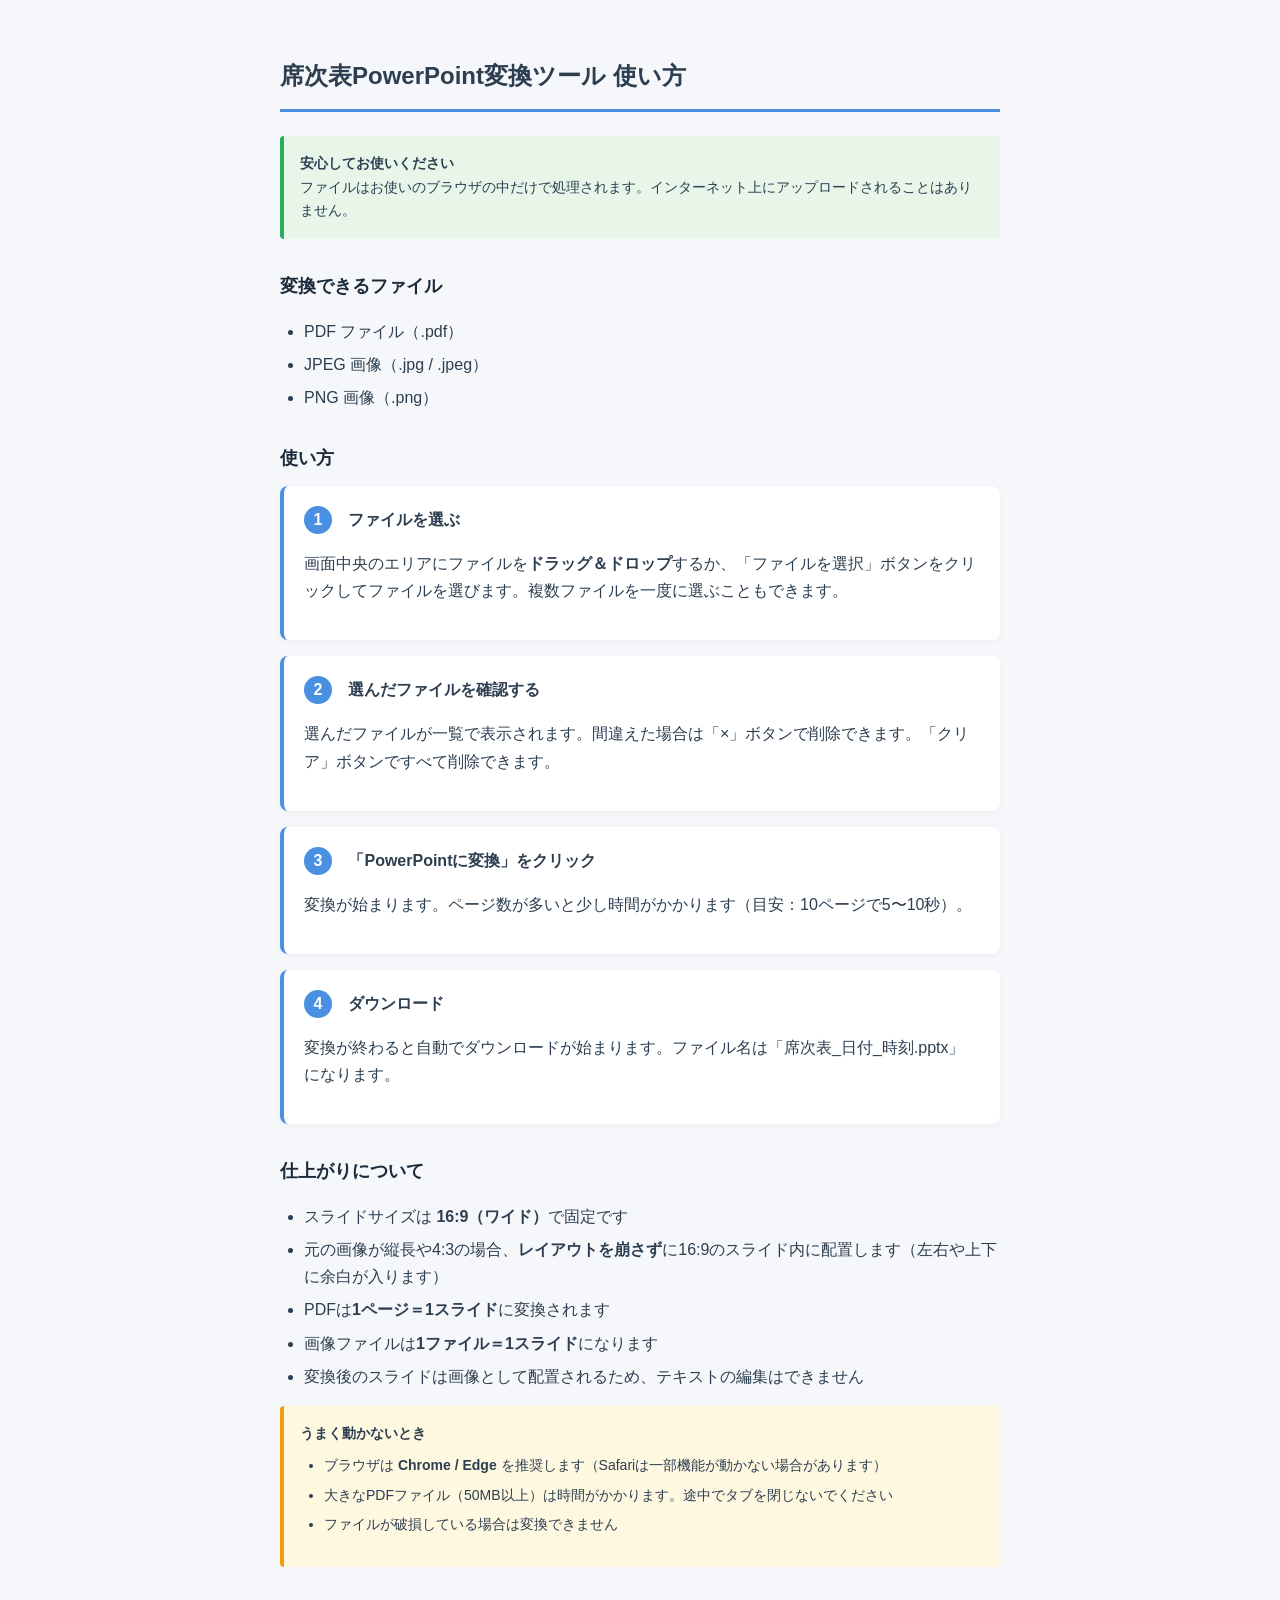
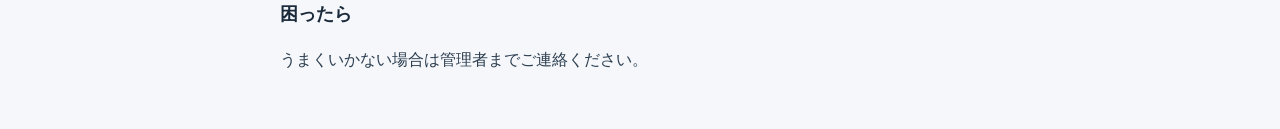
==== 使い方.html @ 70d35136 "Initial: seating chart to PowerPoint converter (client-side)" ====
<!DOCTYPE html>
<html lang="ja">
<head>
    <meta charset="UTF-8">
    <meta name="viewport" content="width=device-width, initial-scale=1.0">
    <meta name="robots" content="noindex, nofollow">
    <title>使い方 - 席次表PowerPoint変換</title>
    <style>
        body {
            font-family: -apple-system, BlinkMacSystemFont, "Segoe UI", "Hiragino Sans", "Yu Gothic UI", "Meiryo", sans-serif;
            background: #f5f7fa;
            color: #2c3e50;
            line-height: 1.7;
            max-width: 720px;
            margin: 0 auto;
            padding: 40px 20px;
        }
        h1 {
            font-size: 24px;
            border-bottom: 3px solid #4a90e2;
            padding-bottom: 12px;
            margin-bottom: 24px;
        }
        h2 {
            font-size: 18px;
            margin-top: 32px;
            margin-bottom: 12px;
            color: #1a2a3a;
        }
        .step {
            background: white;
            border-radius: 8px;
            padding: 20px;
            margin-bottom: 16px;
            border-left: 4px solid #4a90e2;
            box-shadow: 0 2px 6px rgba(0,0,0,0.04);
        }
        .step-num {
            display: inline-block;
            width: 28px;
            height: 28px;
            line-height: 28px;
            text-align: center;
            background: #4a90e2;
            color: white;
            border-radius: 50%;
            font-weight: 600;
            margin-right: 12px;
        }
        .note {
            background: #fff8e1;
            border-left: 4px solid #f39c12;
            padding: 16px;
            border-radius: 4px;
            margin: 16px 0;
            font-size: 14px;
        }
        .privacy {
            background: #e8f5e9;
            border-left: 4px solid #27ae60;
            padding: 16px;
            border-radius: 4px;
            margin: 16px 0;
            font-size: 14px;
        }
        ul {
            padding-left: 24px;
        }
        li {
            margin-bottom: 6px;
        }
        code {
            background: #ecf0f4;
            padding: 2px 8px;
            border-radius: 4px;
            font-family: "Consolas", monospace;
            font-size: 13px;
        }
    </style>
</head>
<body>
    <h1>席次表PowerPoint変換ツール 使い方</h1>

    <div class="privacy">
        <strong>安心してお使いください</strong><br>
        ファイルはお使いのブラウザの中だけで処理されます。インターネット上にアップロードされることはありません。
    </div>

    <h2>変換できるファイル</h2>
    <ul>
        <li>PDF ファイル（.pdf）</li>
        <li>JPEG 画像（.jpg / .jpeg）</li>
        <li>PNG 画像（.png）</li>
    </ul>

    <h2>使い方</h2>

    <div class="step">
        <span class="step-num">1</span>
        <strong>ファイルを選ぶ</strong>
        <p>画面中央のエリアにファイルを<strong>ドラッグ＆ドロップ</strong>するか、「ファイルを選択」ボタンをクリックしてファイルを選びます。複数ファイルを一度に選ぶこともできます。</p>
    </div>

    <div class="step">
        <span class="step-num">2</span>
        <strong>選んだファイルを確認する</strong>
        <p>選んだファイルが一覧で表示されます。間違えた場合は「×」ボタンで削除できます。「クリア」ボタンですべて削除できます。</p>
    </div>

    <div class="step">
        <span class="step-num">3</span>
        <strong>「PowerPointに変換」をクリック</strong>
        <p>変換が始まります。ページ数が多いと少し時間がかかります（目安：10ページで5〜10秒）。</p>
    </div>

    <div class="step">
        <span class="step-num">4</span>
        <strong>ダウンロード</strong>
        <p>変換が終わると自動でダウンロードが始まります。ファイル名は「席次表_日付_時刻.pptx」になります。</p>
    </div>

    <h2>仕上がりについて</h2>
    <ul>
        <li>スライドサイズは <strong>16:9（ワイド）</strong>で固定です</li>
        <li>元の画像が縦長や4:3の場合、<strong>レイアウトを崩さず</strong>に16:9のスライド内に配置します（左右や上下に余白が入ります）</li>
        <li>PDFは<strong>1ページ＝1スライド</strong>に変換されます</li>
        <li>画像ファイルは<strong>1ファイル＝1スライド</strong>になります</li>
        <li>変換後のスライドは画像として配置されるため、テキストの編集はできません</li>
    </ul>

    <div class="note">
        <strong>うまく動かないとき</strong><br>
        <ul style="margin-top: 8px;">
            <li>ブラウザは <strong>Chrome / Edge</strong> を推奨します（Safariは一部機能が動かない場合があります）</li>
            <li>大きなPDFファイル（50MB以上）は時間がかかります。途中でタブを閉じないでください</li>
            <li>ファイルが破損している場合は変換できません</li>
        </ul>
    </div>

    <h2>困ったら</h2>
    <p>うまくいかない場合は管理者までご連絡ください。</p>

</body>
</html>
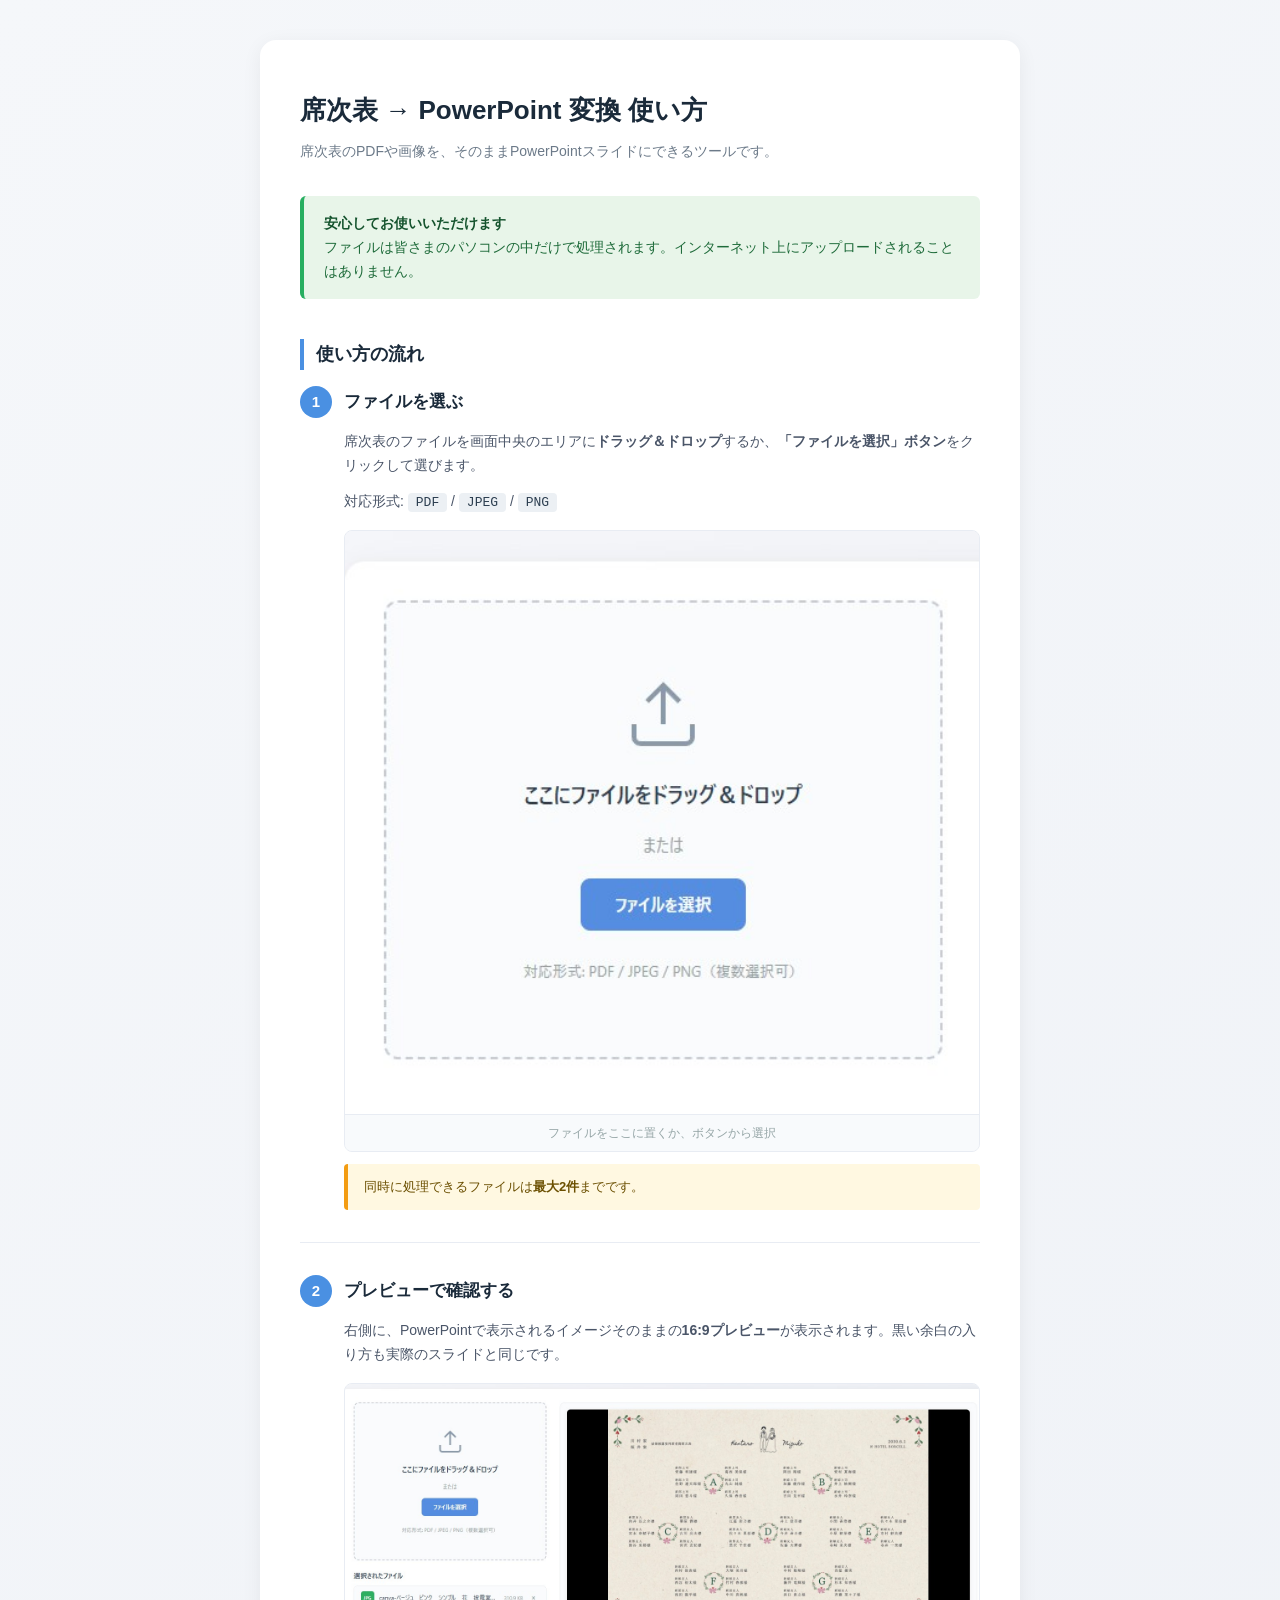
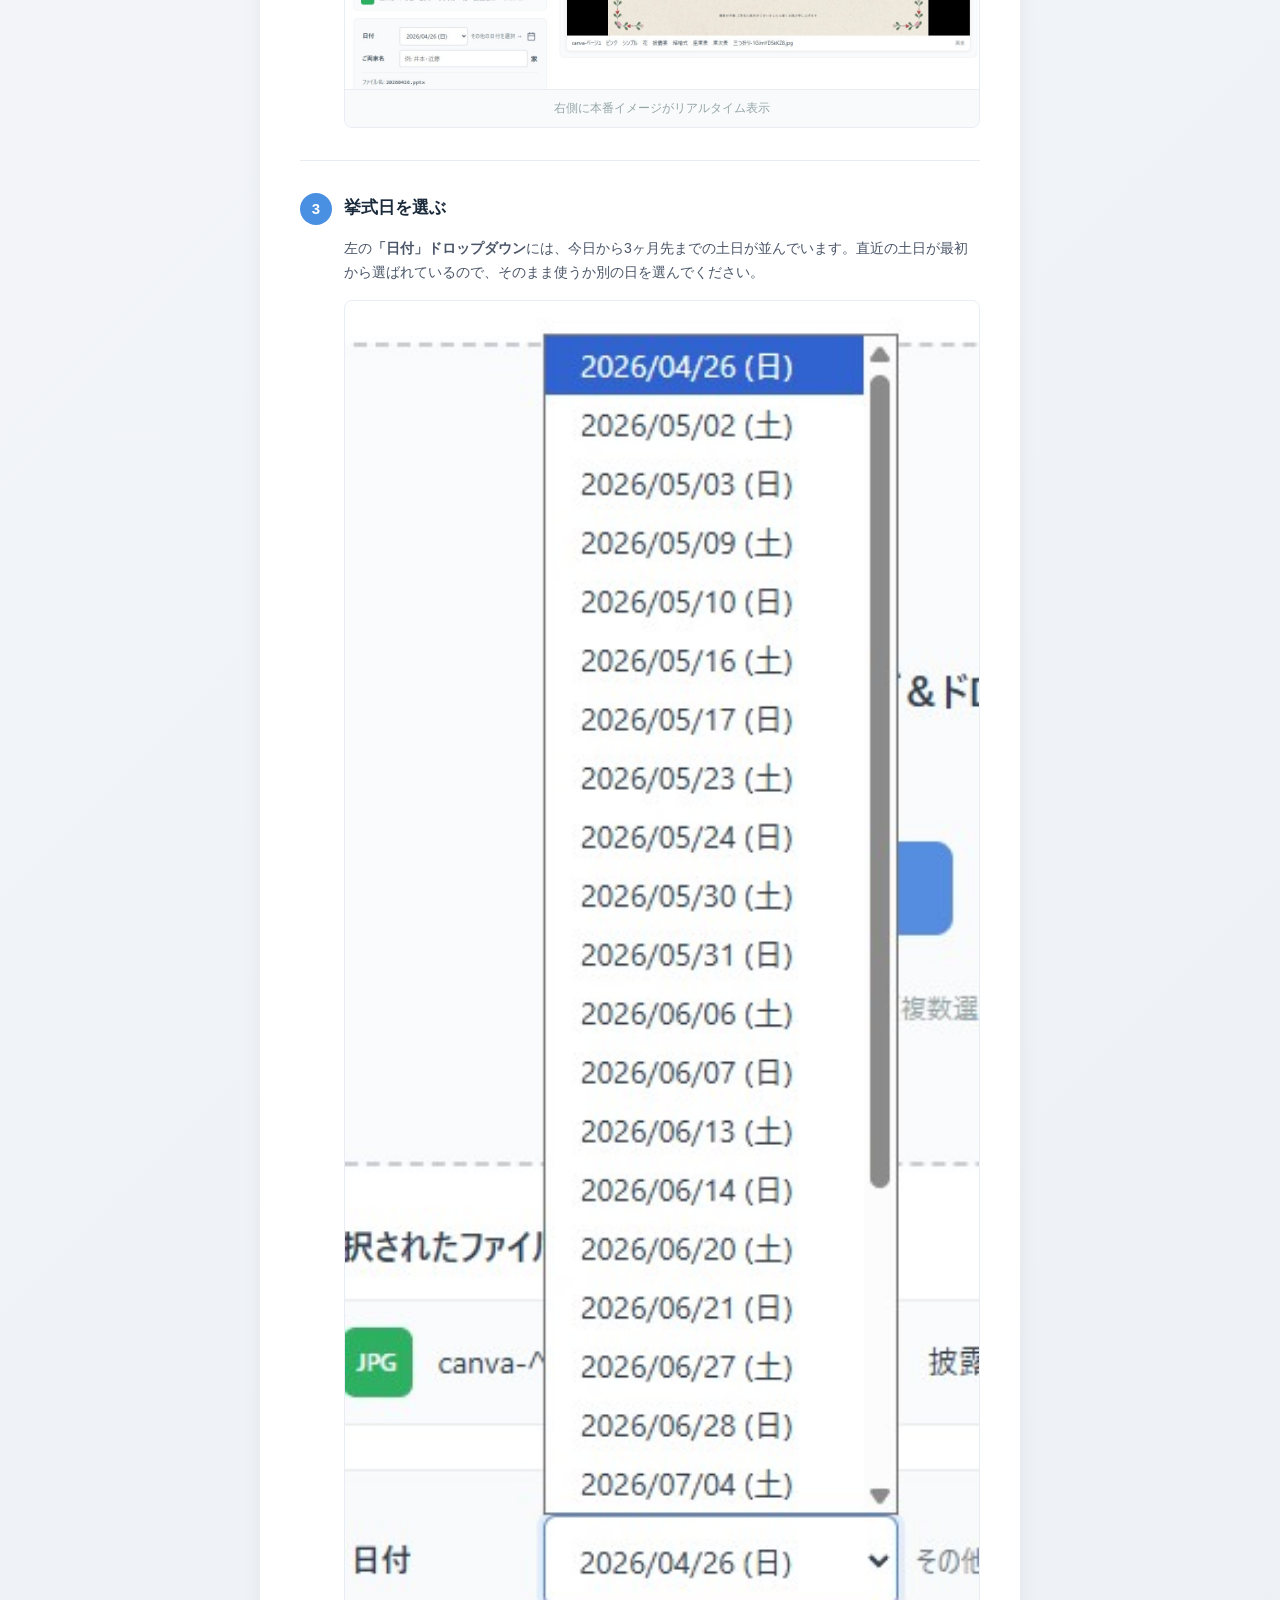
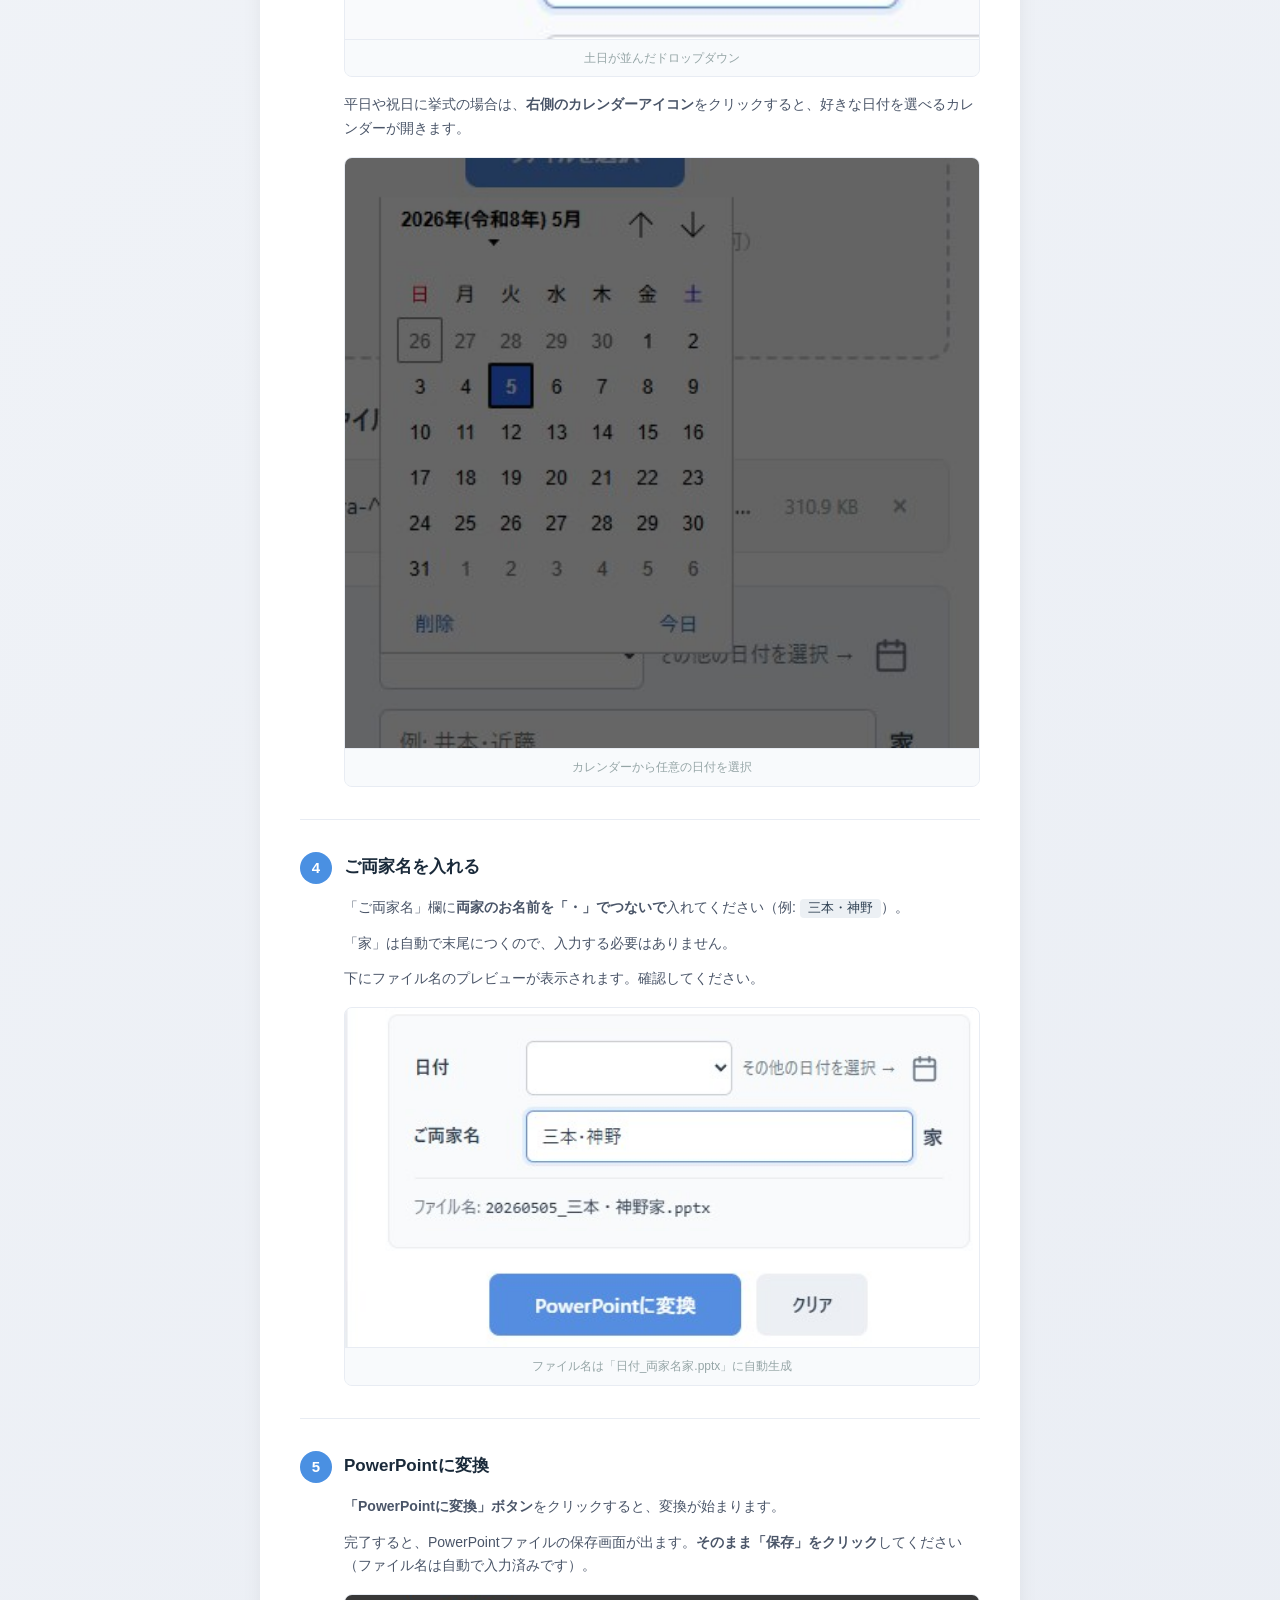
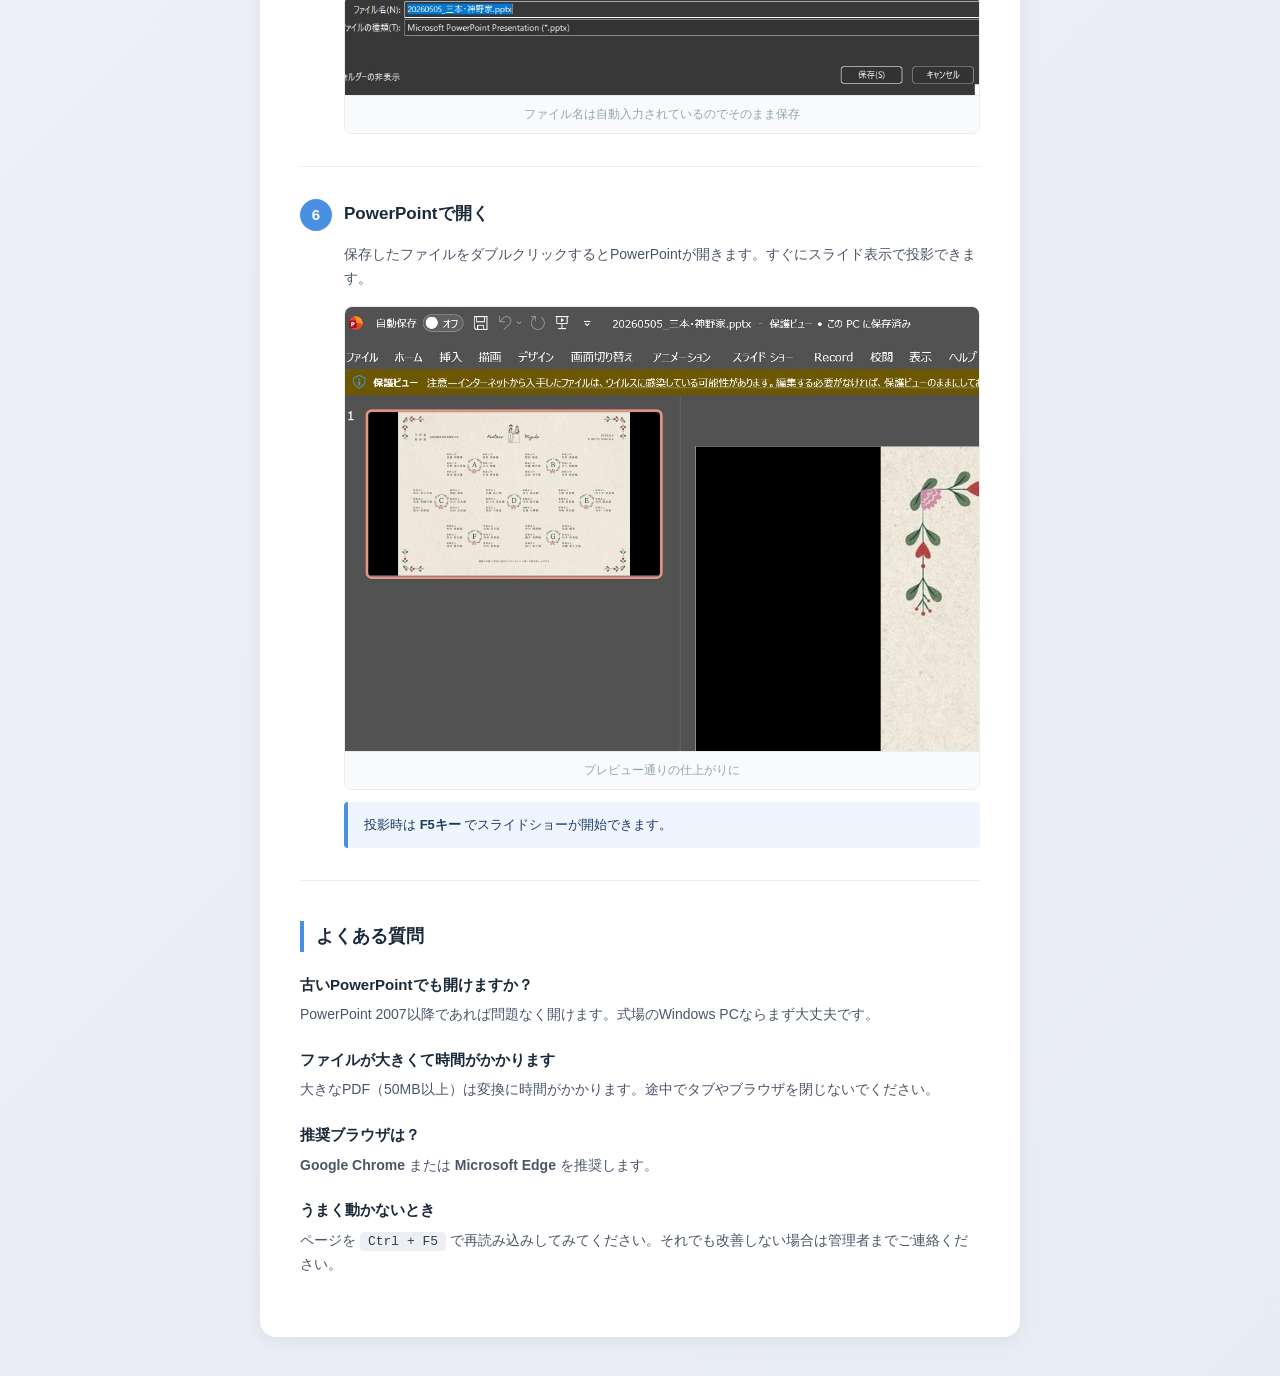
==== commit 611ef420: "Rewrite manual with screenshots reflecting new UI - 6-step visual walkthrough (file pick → preview →" ====
--- a/使い方.html
+++ b/使い方.html
@@ -6,139 +6,281 @@
     <meta name="robots" content="noindex, nofollow">
     <title>使い方 - 席次表PowerPoint変換</title>
     <style>
+        * { box-sizing: border-box; margin: 0; padding: 0; }
         body {
             font-family: -apple-system, BlinkMacSystemFont, "Segoe UI", "Hiragino Sans", "Yu Gothic UI", "Meiryo", sans-serif;
-            background: #f5f7fa;
+            background: linear-gradient(135deg, #f5f7fa 0%, #e8ecf3 100%);
             color: #2c3e50;
             line-height: 1.7;
-            max-width: 720px;
+            min-height: 100vh;
+            padding: 40px 20px;
+        }
+        .container {
+            max-width: 760px;
             margin: 0 auto;
-            padding: 40px 20px;
+            background: white;
+            border-radius: 16px;
+            padding: 48px 40px;
+            box-shadow: 0 4px 20px rgba(0,0,0,0.06);
         }
         h1 {
-            font-size: 24px;
-            border-bottom: 3px solid #4a90e2;
-            padding-bottom: 12px;
-            margin-bottom: 24px;
+            font-size: 26px;
+            color: #1a2a3a;
+            margin-bottom: 8px;
+            font-weight: 600;
+        }
+        .lead {
+            color: #6c7a89;
+            font-size: 14px;
+            margin-bottom: 32px;
         }
         h2 {
             font-size: 18px;
-            margin-top: 32px;
+            margin: 40px 0 16px;
+            color: #1a2a3a;
+            border-left: 4px solid #4a90e2;
+            padding-left: 12px;
+            font-weight: 600;
+        }
+        .privacy-banner {
+            background: #e8f5e9;
+            border-left: 4px solid #27ae60;
+            padding: 16px 20px;
+            border-radius: 6px;
+            font-size: 14px;
+            color: #1e6b3a;
+        }
+        .privacy-banner strong { color: #14532d; }
+        .step {
+            margin-bottom: 32px;
+            padding-bottom: 32px;
+            border-bottom: 1px solid #e8ecf3;
+        }
+        .step:last-of-type {
+            border-bottom: none;
+        }
+        .step-head {
+            display: flex;
+            align-items: center;
+            gap: 12px;
             margin-bottom: 12px;
-            color: #1a2a3a;
-        }
-        .step {
-            background: white;
-            border-radius: 8px;
-            padding: 20px;
-            margin-bottom: 16px;
-            border-left: 4px solid #4a90e2;
-            box-shadow: 0 2px 6px rgba(0,0,0,0.04);
         }
         .step-num {
-            display: inline-block;
-            width: 28px;
-            height: 28px;
-            line-height: 28px;
+            width: 32px;
+            height: 32px;
+            line-height: 32px;
             text-align: center;
             background: #4a90e2;
             color: white;
             border-radius: 50%;
             font-weight: 600;
-            margin-right: 12px;
+            font-size: 15px;
+            flex-shrink: 0;
+        }
+        .step-title {
+            font-size: 17px;
+            font-weight: 600;
+            color: #1a2a3a;
+        }
+        .step-body {
+            color: #4a5568;
+            font-size: 14px;
+            margin-left: 44px;
+        }
+        .step-body p { margin-bottom: 12px; }
+        .screenshot {
+            margin: 16px 0 0 44px;
+            border-radius: 8px;
+            overflow: hidden;
+            border: 1px solid #e8ecf3;
+            background: #fafbfc;
+        }
+        .screenshot img {
+            display: block;
+            width: 100%;
+            height: auto;
+        }
+        .screenshot-cap {
+            font-size: 12px;
+            color: #95a5a6;
+            text-align: center;
+            padding: 8px 12px;
+            background: #f8fafc;
+            border-top: 1px solid #e8ecf3;
         }
         .note {
             background: #fff8e1;
             border-left: 4px solid #f39c12;
-            padding: 16px;
+            padding: 12px 16px;
             border-radius: 4px;
-            margin: 16px 0;
-            font-size: 14px;
-        }
-        .privacy {
-            background: #e8f5e9;
-            border-left: 4px solid #27ae60;
-            padding: 16px;
+            font-size: 13px;
+            margin: 12px 0 0 44px;
+            color: #6b4f00;
+        }
+        .tip {
+            background: #eef5ff;
+            border-left: 4px solid #4a90e2;
+            padding: 12px 16px;
             border-radius: 4px;
-            margin: 16px 0;
-            font-size: 14px;
+            font-size: 13px;
+            margin: 12px 0 0 44px;
+            color: #1e3a5f;
         }
         ul {
-            padding-left: 24px;
-        }
-        li {
-            margin-bottom: 6px;
+            padding-left: 22px;
+        }
+        ul li {
+            margin-bottom: 4px;
         }
         code {
             background: #ecf0f4;
             padding: 2px 8px;
             border-radius: 4px;
-            font-family: "Consolas", monospace;
+            font-family: "Consolas", "Menlo", monospace;
             font-size: 13px;
+            color: #2c3e50;
+        }
+        .faq h3 {
+            font-size: 15px;
+            color: #1a2a3a;
+            margin-top: 20px;
+            margin-bottom: 6px;
+        }
+        .faq p {
+            color: #4a5568;
+            font-size: 14px;
+            margin-bottom: 12px;
         }
     </style>
 </head>
 <body>
-    <h1>席次表PowerPoint変換ツール 使い方</h1>
-
-    <div class="privacy">
-        <strong>安心してお使いください</strong><br>
-        ファイルはお使いのブラウザの中だけで処理されます。インターネット上にアップロードされることはありません。
+    <div class="container">
+        <h1>席次表 → PowerPoint 変換 使い方</h1>
+        <p class="lead">席次表のPDFや画像を、そのままPowerPointスライドにできるツールです。</p>
+
+        <div class="privacy-banner">
+            <strong>安心してお使いいただけます</strong><br>
+            ファイルは皆さまのパソコンの中だけで処理されます。インターネット上にアップロードされることはありません。
+        </div>
+
+        <h2>使い方の流れ</h2>
+
+        <div class="step">
+            <div class="step-head">
+                <div class="step-num">1</div>
+                <div class="step-title">ファイルを選ぶ</div>
+            </div>
+            <div class="step-body">
+                <p>席次表のファイルを画面中央のエリアに<strong>ドラッグ＆ドロップ</strong>するか、<strong>「ファイルを選択」ボタン</strong>をクリックして選びます。</p>
+                <p>対応形式: <code>PDF</code> / <code>JPEG</code> / <code>PNG</code></p>
+            </div>
+            <div class="screenshot">
+                <img src="images/01.jpg" alt="ドラッグ＆ドロップエリア">
+                <div class="screenshot-cap">ファイルをここに置くか、ボタンから選択</div>
+            </div>
+            <div class="note">
+                同時に処理できるファイルは<strong>最大2件</strong>までです。
+            </div>
+        </div>
+
+        <div class="step">
+            <div class="step-head">
+                <div class="step-num">2</div>
+                <div class="step-title">プレビューで確認する</div>
+            </div>
+            <div class="step-body">
+                <p>右側に、PowerPointで表示されるイメージそのままの<strong>16:9プレビュー</strong>が表示されます。黒い余白の入り方も実際のスライドと同じです。</p>
+            </div>
+            <div class="screenshot">
+                <img src="images/02.jpg" alt="プレビュー表示">
+                <div class="screenshot-cap">右側に本番イメージがリアルタイム表示</div>
+            </div>
+        </div>
+
+        <div class="step">
+            <div class="step-head">
+                <div class="step-num">3</div>
+                <div class="step-title">挙式日を選ぶ</div>
+            </div>
+            <div class="step-body">
+                <p>左の<strong>「日付」ドロップダウン</strong>には、今日から3ヶ月先までの土日が並んでいます。直近の土日が最初から選ばれているので、そのまま使うか別の日を選んでください。</p>
+            </div>
+            <div class="screenshot">
+                <img src="images/03.jpg" alt="土日ドロップダウン">
+                <div class="screenshot-cap">土日が並んだドロップダウン</div>
+            </div>
+            <div class="step-body" style="margin-top: 16px;">
+                <p>平日や祝日に挙式の場合は、<strong>右側のカレンダーアイコン</strong>をクリックすると、好きな日付を選べるカレンダーが開きます。</p>
+            </div>
+            <div class="screenshot">
+                <img src="images/04.jpg" alt="カレンダー画面">
+                <div class="screenshot-cap">カレンダーから任意の日付を選択</div>
+            </div>
+        </div>
+
+        <div class="step">
+            <div class="step-head">
+                <div class="step-num">4</div>
+                <div class="step-title">ご両家名を入れる</div>
+            </div>
+            <div class="step-body">
+                <p>「ご両家名」欄に<strong>両家のお名前を「・」でつないで</strong>入れてください（例: <code>三本・神野</code>）。</p>
+                <p>「家」は自動で末尾につくので、入力する必要はありません。</p>
+                <p>下にファイル名のプレビューが表示されます。確認してください。</p>
+            </div>
+            <div class="screenshot">
+                <img src="images/05.jpg" alt="ご両家名入力">
+                <div class="screenshot-cap">ファイル名は「日付_両家名家.pptx」に自動生成</div>
+            </div>
+        </div>
+
+        <div class="step">
+            <div class="step-head">
+                <div class="step-num">5</div>
+                <div class="step-title">PowerPointに変換</div>
+            </div>
+            <div class="step-body">
+                <p><strong>「PowerPointに変換」ボタン</strong>をクリックすると、変換が始まります。</p>
+                <p>完了すると、PowerPointファイルの保存画面が出ます。<strong>そのまま「保存」をクリック</strong>してください（ファイル名は自動で入力済みです）。</p>
+            </div>
+            <div class="screenshot">
+                <img src="images/06.jpg" alt="保存ダイアログ">
+                <div class="screenshot-cap">ファイル名は自動入力されているのでそのまま保存</div>
+            </div>
+        </div>
+
+        <div class="step">
+            <div class="step-head">
+                <div class="step-num">6</div>
+                <div class="step-title">PowerPointで開く</div>
+            </div>
+            <div class="step-body">
+                <p>保存したファイルをダブルクリックするとPowerPointが開きます。すぐにスライド表示で投影できます。</p>
+            </div>
+            <div class="screenshot">
+                <img src="images/07.jpg" alt="PowerPoint表示結果">
+                <div class="screenshot-cap">プレビュー通りの仕上がりに</div>
+            </div>
+            <div class="tip">
+                投影時は <strong>F5キー</strong> でスライドショーが開始できます。
+            </div>
+        </div>
+
+        <h2>よくある質問</h2>
+
+        <div class="faq">
+            <h3>古いPowerPointでも開けますか？</h3>
+            <p>PowerPoint 2007以降であれば問題なく開けます。式場のWindows PCならまず大丈夫です。</p>
+
+            <h3>ファイルが大きくて時間がかかります</h3>
+            <p>大きなPDF（50MB以上）は変換に時間がかかります。途中でタブやブラウザを閉じないでください。</p>
+
+            <h3>推奨ブラウザは？</h3>
+            <p><strong>Google Chrome</strong> または <strong>Microsoft Edge</strong> を推奨します。</p>
+
+            <h3>うまく動かないとき</h3>
+            <p>ページを <code>Ctrl + F5</code> で再読み込みしてみてください。それでも改善しない場合は管理者までご連絡ください。</p>
+        </div>
     </div>
-
-    <h2>変換できるファイル</h2>
-    <ul>
-        <li>PDF ファイル（.pdf）</li>
-        <li>JPEG 画像（.jpg / .jpeg）</li>
-        <li>PNG 画像（.png）</li>
-    </ul>
-
-    <h2>使い方</h2>
-
-    <div class="step">
-        <span class="step-num">1</span>
-        <strong>ファイルを選ぶ</strong>
-        <p>画面中央のエリアにファイルを<strong>ドラッグ＆ドロップ</strong>するか、「ファイルを選択」ボタンをクリックしてファイルを選びます。複数ファイルを一度に選ぶこともできます。</p>
-    </div>
-
-    <div class="step">
-        <span class="step-num">2</span>
-        <strong>選んだファイルを確認する</strong>
-        <p>選んだファイルが一覧で表示されます。間違えた場合は「×」ボタンで削除できます。「クリア」ボタンですべて削除できます。</p>
-    </div>
-
-    <div class="step">
-        <span class="step-num">3</span>
-        <strong>「PowerPointに変換」をクリック</strong>
-        <p>変換が始まります。ページ数が多いと少し時間がかかります（目安：10ページで5〜10秒）。</p>
-    </div>
-
-    <div class="step">
-        <span class="step-num">4</span>
-        <strong>ダウンロード</strong>
-        <p>変換が終わると自動でダウンロードが始まります。ファイル名は「席次表_日付_時刻.pptx」になります。</p>
-    </div>
-
-    <h2>仕上がりについて</h2>
-    <ul>
-        <li>スライドサイズは <strong>16:9（ワイド）</strong>で固定です</li>
-        <li>元の画像が縦長や4:3の場合、<strong>レイアウトを崩さず</strong>に16:9のスライド内に配置します（左右や上下に余白が入ります）</li>
-        <li>PDFは<strong>1ページ＝1スライド</strong>に変換されます</li>
-        <li>画像ファイルは<strong>1ファイル＝1スライド</strong>になります</li>
-        <li>変換後のスライドは画像として配置されるため、テキストの編集はできません</li>
-    </ul>
-
-    <div class="note">
-        <strong>うまく動かないとき</strong><br>
-        <ul style="margin-top: 8px;">
-            <li>ブラウザは <strong>Chrome / Edge</strong> を推奨します（Safariは一部機能が動かない場合があります）</li>
-            <li>大きなPDFファイル（50MB以上）は時間がかかります。途中でタブを閉じないでください</li>
-            <li>ファイルが破損している場合は変換できません</li>
-        </ul>
-    </div>
-
-    <h2>困ったら</h2>
-    <p>うまくいかない場合は管理者までご連絡ください。</p>
-
 </body>
 </html>
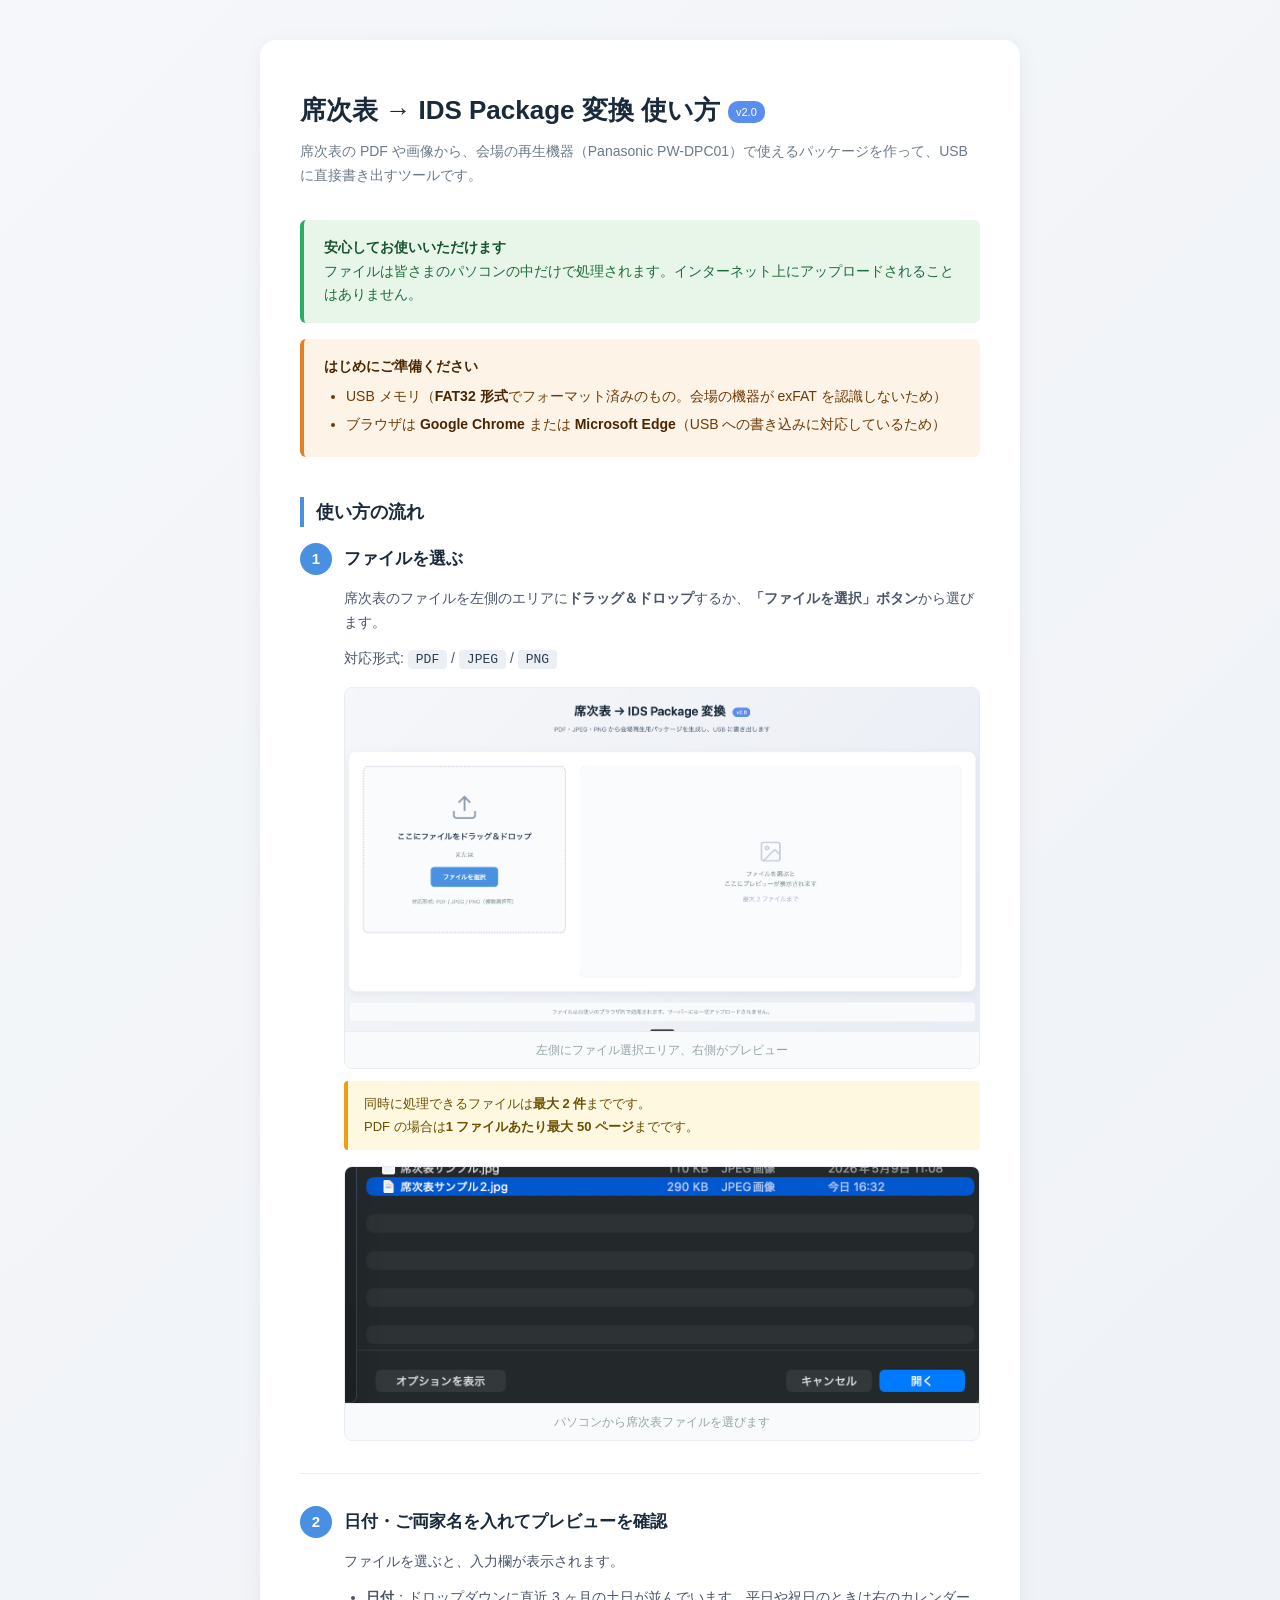
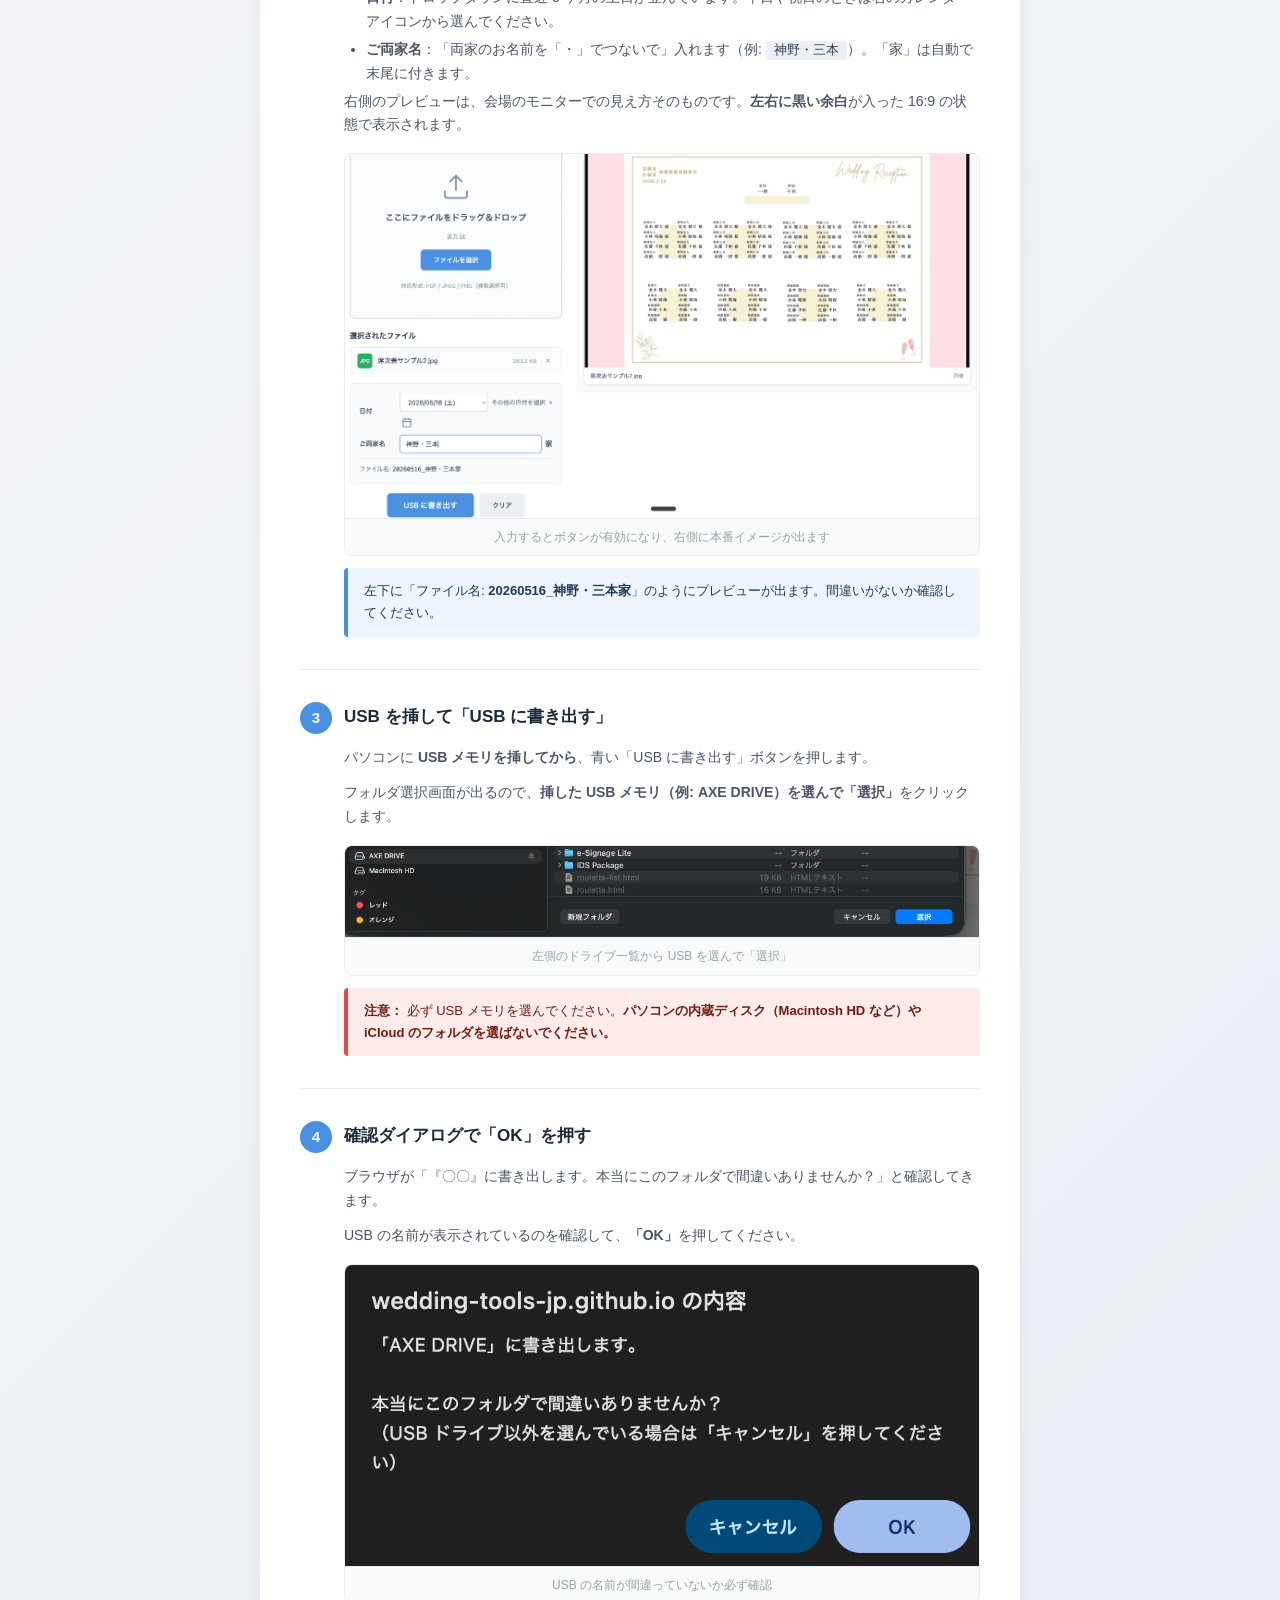
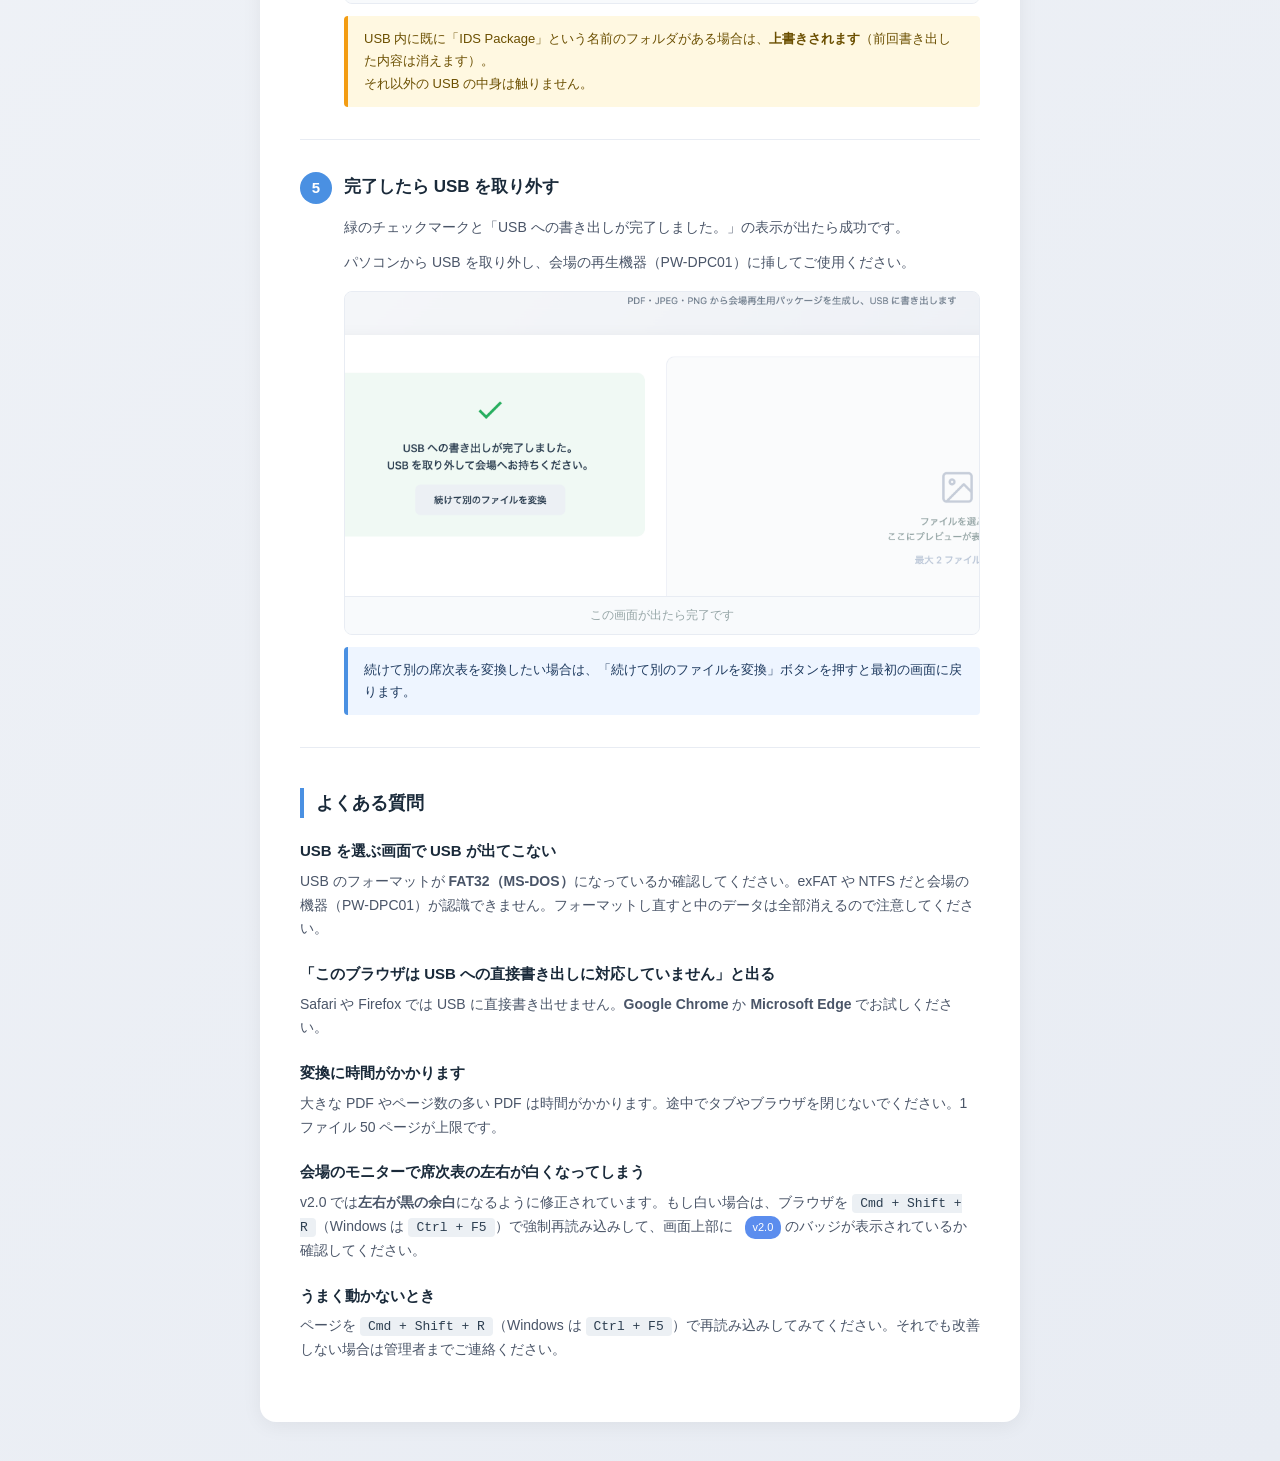
==== commit 27c8875c: "docs: 使い方.html を v2.0 (IDS Package / USB 直書き) 仕様に更新 - 旧 .pptx ダウンロード方式の手順を IDS Package + USB 書き出しの  " ====
--- a/使い方.html
+++ b/使い方.html
@@ -4,7 +4,7 @@
     <meta charset="UTF-8">
     <meta name="viewport" content="width=device-width, initial-scale=1.0">
     <meta name="robots" content="noindex, nofollow">
-    <title>使い方 - 席次表PowerPoint変換</title>
+    <title>使い方 - 席次表 IDS Package 変換</title>
     <style>
         * { box-sizing: border-box; margin: 0; padding: 0; }
         body {
@@ -29,6 +29,17 @@
             margin-bottom: 8px;
             font-weight: 600;
         }
+        .app-version {
+            display: inline-block;
+            margin-left: 8px;
+            padding: 2px 8px;
+            font-size: 11px;
+            font-weight: 500;
+            color: #ffffff;
+            background: #5b8dee;
+            border-radius: 10px;
+            vertical-align: middle;
+        }
         .lead {
             color: #6c7a89;
             font-size: 14px;
@@ -51,6 +62,16 @@
             color: #1e6b3a;
         }
         .privacy-banner strong { color: #14532d; }
+        .pre-banner {
+            background: #fef3e7;
+            border-left: 4px solid #e67e22;
+            padding: 16px 20px;
+            border-radius: 6px;
+            font-size: 14px;
+            color: #6e3a05;
+            margin-top: 16px;
+        }
+        .pre-banner strong { color: #4a2602; }
         .step {
             margin-bottom: 32px;
             padding-bottom: 32px;
@@ -126,6 +147,15 @@
             margin: 12px 0 0 44px;
             color: #1e3a5f;
         }
+        .danger {
+            background: #fdecea;
+            border-left: 4px solid #e74c3c;
+            padding: 12px 16px;
+            border-radius: 4px;
+            font-size: 13px;
+            margin: 12px 0 0 44px;
+            color: #78180f;
+        }
         ul {
             padding-left: 22px;
         }
@@ -155,14 +185,22 @@
 </head>
 <body>
     <div class="container">
-        <h1>席次表 → PowerPoint 変換 使い方</h1>
-        <p class="lead">席次表のPDFや画像を、そのままPowerPointスライドにできるツールです。</p>
+        <h1>席次表 → IDS Package 変換 使い方<span class="app-version">v2.0</span></h1>
+        <p class="lead">席次表の PDF や画像から、会場の再生機器（Panasonic PW-DPC01）で使えるパッケージを作って、USB に直接書き出すツールです。</p>
 
         <div class="privacy-banner">
             <strong>安心してお使いいただけます</strong><br>
             ファイルは皆さまのパソコンの中だけで処理されます。インターネット上にアップロードされることはありません。
         </div>
 
+        <div class="pre-banner">
+            <strong>はじめにご準備ください</strong>
+            <ul style="margin-top: 6px;">
+                <li>USB メモリ（<strong>FAT32 形式</strong>でフォーマット済みのもの。会場の機器が exFAT を認識しないため）</li>
+                <li>ブラウザは <strong>Google Chrome</strong> または <strong>Microsoft Edge</strong>（USB への書き込みに対応しているため）</li>
+            </ul>
+        </div>
+
         <h2>使い方の流れ</h2>
 
         <div class="step">
@@ -171,115 +209,117 @@
                 <div class="step-title">ファイルを選ぶ</div>
             </div>
             <div class="step-body">
-                <p>席次表のファイルを画面中央のエリアに<strong>ドラッグ＆ドロップ</strong>するか、<strong>「ファイルを選択」ボタン</strong>をクリックして選びます。</p>
+                <p>席次表のファイルを左側のエリアに<strong>ドラッグ＆ドロップ</strong>するか、<strong>「ファイルを選択」ボタン</strong>から選びます。</p>
                 <p>対応形式: <code>PDF</code> / <code>JPEG</code> / <code>PNG</code></p>
             </div>
             <div class="screenshot">
-                <img src="images/01.jpg" alt="ドラッグ＆ドロップエリア">
-                <div class="screenshot-cap">ファイルをここに置くか、ボタンから選択</div>
+                <img src="images/v2-01-empty.png" alt="開いた直後の画面">
+                <div class="screenshot-cap">左側にファイル選択エリア、右側がプレビュー</div>
             </div>
             <div class="note">
-                同時に処理できるファイルは<strong>最大2件</strong>までです。
+                同時に処理できるファイルは<strong>最大 2 件</strong>までです。<br>
+                PDF の場合は<strong>1 ファイルあたり最大 50 ページ</strong>までです。
+            </div>
+            <div class="screenshot">
+                <img src="images/v2-02-picker.png" alt="ファイル選択ダイアログ">
+                <div class="screenshot-cap">パソコンから席次表ファイルを選びます</div>
             </div>
         </div>
 
         <div class="step">
             <div class="step-head">
                 <div class="step-num">2</div>
-                <div class="step-title">プレビューで確認する</div>
-            </div>
-            <div class="step-body">
-                <p>右側に、PowerPointで表示されるイメージそのままの<strong>16:9プレビュー</strong>が表示されます。黒い余白の入り方も実際のスライドと同じです。</p>
-            </div>
-            <div class="screenshot">
-                <img src="images/02.jpg" alt="プレビュー表示">
-                <div class="screenshot-cap">右側に本番イメージがリアルタイム表示</div>
+                <div class="step-title">日付・ご両家名を入れてプレビューを確認</div>
+            </div>
+            <div class="step-body">
+                <p>ファイルを選ぶと、入力欄が表示されます。</p>
+                <ul>
+                    <li><strong>日付</strong>：ドロップダウンに直近 3 ヶ月の土日が並んでいます。平日や祝日のときは右のカレンダーアイコンから選んでください。</li>
+                    <li><strong>ご両家名</strong>：「両家のお名前を「・」でつないで」入れます（例: <code>神野・三本</code>）。「家」は自動で末尾に付きます。</li>
+                </ul>
+                <p>右側のプレビューは、会場のモニターでの見え方そのものです。<strong>左右に黒い余白</strong>が入った 16:9 の状態で表示されます。</p>
+            </div>
+            <div class="screenshot">
+                <img src="images/v2-03-filled.png" alt="ファイルと情報を入力した状態">
+                <div class="screenshot-cap">入力するとボタンが有効になり、右側に本番イメージが出ます</div>
+            </div>
+            <div class="tip">
+                左下に「ファイル名: <strong>20260516_神野・三本家</strong>」のようにプレビューが出ます。間違いがないか確認してください。
             </div>
         </div>
 
         <div class="step">
             <div class="step-head">
                 <div class="step-num">3</div>
-                <div class="step-title">挙式日を選ぶ</div>
-            </div>
-            <div class="step-body">
-                <p>左の<strong>「日付」ドロップダウン</strong>には、今日から3ヶ月先までの土日が並んでいます。直近の土日が最初から選ばれているので、そのまま使うか別の日を選んでください。</p>
-            </div>
-            <div class="screenshot">
-                <img src="images/03.jpg" alt="土日ドロップダウン">
-                <div class="screenshot-cap">土日が並んだドロップダウン</div>
-            </div>
-            <div class="step-body" style="margin-top: 16px;">
-                <p>平日や祝日に挙式の場合は、<strong>右側のカレンダーアイコン</strong>をクリックすると、好きな日付を選べるカレンダーが開きます。</p>
-            </div>
-            <div class="screenshot">
-                <img src="images/04.jpg" alt="カレンダー画面">
-                <div class="screenshot-cap">カレンダーから任意の日付を選択</div>
+                <div class="step-title">USB を挿して「USB に書き出す」</div>
+            </div>
+            <div class="step-body">
+                <p>パソコンに <strong>USB メモリを挿してから</strong>、青い「USB に書き出す」ボタンを押します。</p>
+                <p>フォルダ選択画面が出るので、<strong>挿した USB メモリ（例: AXE DRIVE）を選んで「選択」</strong>をクリックします。</p>
+            </div>
+            <div class="screenshot">
+                <img src="images/v2-04-usb-pick.png" alt="USBドライブ選択画面">
+                <div class="screenshot-cap">左側のドライブ一覧から USB を選んで「選択」</div>
+            </div>
+            <div class="danger">
+                <strong>注意：</strong> 必ず USB メモリを選んでください。<strong>パソコンの内蔵ディスク（Macintosh HD など）や iCloud のフォルダを選ばないでください。</strong>
             </div>
         </div>
 
         <div class="step">
             <div class="step-head">
                 <div class="step-num">4</div>
-                <div class="step-title">ご両家名を入れる</div>
-            </div>
-            <div class="step-body">
-                <p>「ご両家名」欄に<strong>両家のお名前を「・」でつないで</strong>入れてください（例: <code>三本・神野</code>）。</p>
-                <p>「家」は自動で末尾につくので、入力する必要はありません。</p>
-                <p>下にファイル名のプレビューが表示されます。確認してください。</p>
-            </div>
-            <div class="screenshot">
-                <img src="images/05.jpg" alt="ご両家名入力">
-                <div class="screenshot-cap">ファイル名は「日付_両家名家.pptx」に自動生成</div>
+                <div class="step-title">確認ダイアログで「OK」を押す</div>
+            </div>
+            <div class="step-body">
+                <p>ブラウザが「『〇〇』に書き出します。本当にこのフォルダで間違いありませんか？」と確認してきます。</p>
+                <p>USB の名前が表示されているのを確認して、<strong>「OK」</strong>を押してください。</p>
+            </div>
+            <div class="screenshot">
+                <img src="images/v2-05-confirm.png" alt="書き出し確認ダイアログ">
+                <div class="screenshot-cap">USB の名前が間違っていないか必ず確認</div>
+            </div>
+            <div class="note">
+                USB 内に既に「IDS Package」という名前のフォルダがある場合は、<strong>上書きされます</strong>（前回書き出した内容は消えます）。<br>
+                それ以外の USB の中身は触りません。
             </div>
         </div>
 
         <div class="step">
             <div class="step-head">
                 <div class="step-num">5</div>
-                <div class="step-title">PowerPointに変換</div>
-            </div>
-            <div class="step-body">
-                <p><strong>「PowerPointに変換」ボタン</strong>をクリックすると、変換が始まります。</p>
-                <p>完了すると、PowerPointファイルの保存画面が出ます。<strong>そのまま「保存」をクリック</strong>してください（ファイル名は自動で入力済みです）。</p>
-            </div>
-            <div class="screenshot">
-                <img src="images/06.jpg" alt="保存ダイアログ">
-                <div class="screenshot-cap">ファイル名は自動入力されているのでそのまま保存</div>
-            </div>
-        </div>
-
-        <div class="step">
-            <div class="step-head">
-                <div class="step-num">6</div>
-                <div class="step-title">PowerPointで開く</div>
-            </div>
-            <div class="step-body">
-                <p>保存したファイルをダブルクリックするとPowerPointが開きます。すぐにスライド表示で投影できます。</p>
-            </div>
-            <div class="screenshot">
-                <img src="images/07.jpg" alt="PowerPoint表示結果">
-                <div class="screenshot-cap">プレビュー通りの仕上がりに</div>
+                <div class="step-title">完了したら USB を取り外す</div>
+            </div>
+            <div class="step-body">
+                <p>緑のチェックマークと「USB への書き出しが完了しました。」の表示が出たら成功です。</p>
+                <p>パソコンから USB を取り外し、会場の再生機器（PW-DPC01）に挿してご使用ください。</p>
+            </div>
+            <div class="screenshot">
+                <img src="images/v2-06-done.png" alt="書き出し完了画面">
+                <div class="screenshot-cap">この画面が出たら完了です</div>
             </div>
             <div class="tip">
-                投影時は <strong>F5キー</strong> でスライドショーが開始できます。
+                続けて別の席次表を変換したい場合は、「続けて別のファイルを変換」ボタンを押すと最初の画面に戻ります。
             </div>
         </div>
 
         <h2>よくある質問</h2>
 
         <div class="faq">
-            <h3>古いPowerPointでも開けますか？</h3>
-            <p>PowerPoint 2007以降であれば問題なく開けます。式場のWindows PCならまず大丈夫です。</p>
-
-            <h3>ファイルが大きくて時間がかかります</h3>
-            <p>大きなPDF（50MB以上）は変換に時間がかかります。途中でタブやブラウザを閉じないでください。</p>
-
-            <h3>推奨ブラウザは？</h3>
-            <p><strong>Google Chrome</strong> または <strong>Microsoft Edge</strong> を推奨します。</p>
+            <h3>USB を選ぶ画面で USB が出てこない</h3>
+            <p>USB のフォーマットが <strong>FAT32（MS-DOS）</strong>になっているか確認してください。exFAT や NTFS だと会場の機器（PW-DPC01）が認識できません。フォーマットし直すと中のデータは全部消えるので注意してください。</p>
+
+            <h3>「このブラウザは USB への直接書き出しに対応していません」と出る</h3>
+            <p>Safari や Firefox では USB に直接書き出せません。<strong>Google Chrome</strong> か <strong>Microsoft Edge</strong> でお試しください。</p>
+
+            <h3>変換に時間がかかります</h3>
+            <p>大きな PDF やページ数の多い PDF は時間がかかります。途中でタブやブラウザを閉じないでください。1 ファイル 50 ページが上限です。</p>
+
+            <h3>会場のモニターで席次表の左右が白くなってしまう</h3>
+            <p>v2.0 では<strong>左右が黒の余白</strong>になるように修正されています。もし白い場合は、ブラウザを <code>Cmd + Shift + R</code>（Windows は <code>Ctrl + F5</code>）で強制再読み込みして、画面上部に <span class="app-version">v2.0</span> のバッジが表示されているか確認してください。</p>
 
             <h3>うまく動かないとき</h3>
-            <p>ページを <code>Ctrl + F5</code> で再読み込みしてみてください。それでも改善しない場合は管理者までご連絡ください。</p>
+            <p>ページを <code>Cmd + Shift + R</code>（Windows は <code>Ctrl + F5</code>）で再読み込みしてみてください。それでも改善しない場合は管理者までご連絡ください。</p>
         </div>
     </div>
 </body>
